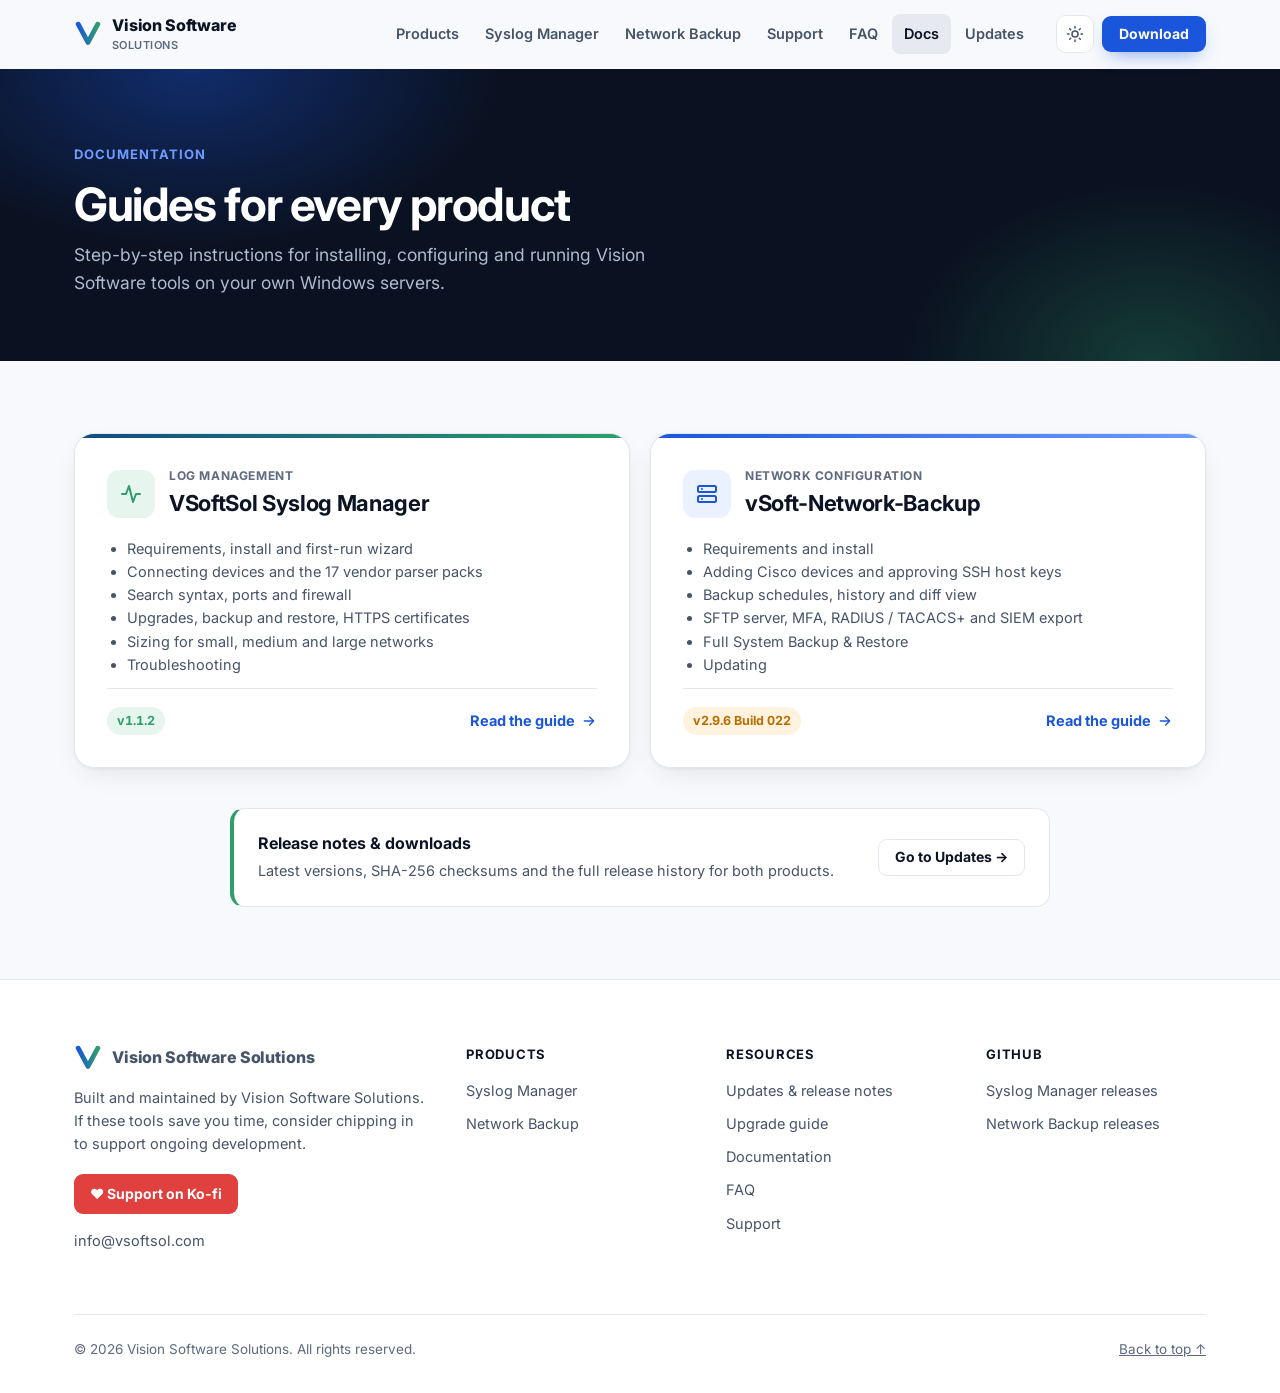
==== docs/index.html @ 8afa9c2f "Syslog Manager v1.1.2: separate Update and New-installation downloads; correct unsigned-installer an" ====
<!doctype html>
<html lang="en">
<head>
<meta charset="utf-8">
<meta name="viewport" content="width=device-width, initial-scale=1">
<title>Documentation — Vision Software Solutions</title>
<meta name="description" content="Install, configuration and troubleshooting guides for VSoftSol Syslog Manager and vSoft-Network-Backup.">
<meta name="theme-color" content="#0a1120">
<link rel="canonical" href="https://www.vsoftsol.com/docs/">
<meta property="og:type" content="website">
<meta property="og:site_name" content="Vision Software Solutions">
<meta property="og:title" content="Documentation — Vision Software Solutions">
<meta property="og:description" content="Install, configuration and troubleshooting guides for VSoftSol Syslog Manager and vSoft-Network-Backup.">
<meta property="og:url" content="https://www.vsoftsol.com/docs/">
<meta property="og:image" content="https://www.vsoftsol.com/og-image.png">
<meta name="twitter:card" content="summary_large_image">
<link rel="icon" href="/favicon.svg" type="image/svg+xml">
<link rel="preconnect" href="https://fonts.googleapis.com">
<link rel="preconnect" href="https://fonts.gstatic.com" crossorigin>
<link href="https://fonts.googleapis.com/css2?family=Inter:wght@400;500;600;700;800&family=JetBrains+Mono:wght@400;700&display=swap" rel="stylesheet">
<link rel="stylesheet" href="/styles.css">
<script src="/theme.js"></script>
</head>
<body>
<a class="skip" href="#main">Skip to content</a>

<header class="site-nav">
  <div class="wrap">
    <a class="brand" href="/" aria-label="Vision Software Solutions home">
      <svg viewBox="0 0 40 40" aria-hidden="true"><defs><linearGradient id="g1" x1="0" y1="0" x2="1" y2="0"><stop offset="0" stop-color="#1a56db"/><stop offset="1" stop-color="#2e9e6b"/></linearGradient></defs><path d="M6 6 L20 32 L34 6" fill="none" stroke="url(#g1)" stroke-width="7" stroke-linecap="round" stroke-linejoin="round"/></svg>
      <span>Vision Software<small>Solutions</small></span>
    </a>
    <nav class="links" id="site-links" aria-label="Main">
      <a href="/#products">Products</a>
      <a href="/#syslog-manager">Syslog Manager</a>
      <a href="/#network-backup">Network Backup</a>
      <a href="/support.html">Support</a>
      <a href="/#faq">FAQ</a>
      <a href="/docs/" aria-current="page">Docs</a>
      <a href="/updates.html">Updates</a>
    </nav>
    <div class="nav-actions">
      <button class="icon-btn theme-toggle" type="button" aria-label="Toggle dark mode">
        <svg class="i sun" viewBox="0 0 24 24"><circle cx="12" cy="12" r="4"/><path d="M12 2v2M12 20v2M4.9 4.9l1.4 1.4M17.7 17.7l1.4 1.4M2 12h2M20 12h2M4.9 19.1l1.4-1.4M17.7 6.3l1.4-1.4"/></svg>
        <svg class="i moon" viewBox="0 0 24 24"><path d="M21 12.8A9 9 0 1 1 11.2 3a7 7 0 0 0 9.8 9.8z"/></svg>
      </button>
      <a class="btn btn-blue btn-sm" href="/#products">Download</a>
      <button class="icon-btn menu-toggle" type="button" aria-label="Open menu" aria-expanded="false" aria-controls="site-links">
        <svg class="i" viewBox="0 0 24 24"><path d="M4 7h16M4 12h16M4 17h16"/></svg>
      </button>
    </div>
  </div>
</header>

<main id="main">
  <section class="page-hero">
    <div class="wrap">
      <span class="eyebrow">Documentation</span>
      <h1>Guides for every product</h1>
      <p>Step-by-step instructions for installing, configuring and running Vision Software tools on your own Windows servers.</p>
    </div>
  </section>

  <section class="section tight">
    <div class="wrap">
      <div class="doc-cards">
        <a class="pick-card pb-syslog" href="/docs/syslog-manager.html">
          <div class="pick-head">
            <div class="pick-icon"><svg class="i" viewBox="0 0 24 24"><path d="M3 12h4l3-8 4 16 3-8h4"/></svg></div>
            <div>
              <div class="pick-badge">Log management</div>
              <h3>VSoftSol Syslog Manager</h3>
            </div>
          </div>
          <ul>
            <li>Requirements, install and first-run wizard</li>
            <li>Connecting devices and the 17 vendor parser packs</li>
            <li>Search syntax, ports and firewall</li>
            <li>Upgrades, backup and restore, HTTPS certificates</li>
            <li>Sizing for small, medium and large networks</li>
            <li>Troubleshooting</li>
          </ul>
          <div class="pick-foot">
            <span class="chip"><span data-rel="syslog.version">v1.1.2</span></span>
            <span class="go">Read the guide <svg class="i" viewBox="0 0 24 24"><path d="M5 12h14m-6-6 6 6-6 6"/></svg></span>
          </div>
        </a>

        <a class="pick-card pb-blue" href="/docs/network-backup.html">
          <div class="pick-head">
            <div class="pick-icon"><svg class="i" viewBox="0 0 24 24"><rect x="3" y="4" width="18" height="6" rx="1.5"/><rect x="3" y="14" width="18" height="6" rx="1.5"/><path d="M7 7h.01M7 17h.01"/></svg></div>
            <div>
              <div class="pick-badge">Network configuration</div>
              <h3>vSoft-Network-Backup</h3>
            </div>
          </div>
          <ul>
            <li>Requirements and install</li>
            <li>Adding Cisco devices and approving SSH host keys</li>
            <li>Backup schedules, history and diff view</li>
            <li>SFTP server, MFA, RADIUS / TACACS+ and SIEM export</li>
            <li>Full System Backup &amp; Restore</li>
            <li>Updating</li>
          </ul>
          <div class="pick-foot">
            <span class="chip beta"><span data-rel="backup.version">v2.9.6 Build 022</span></span>
            <span class="go">Read the guide <svg class="i" viewBox="0 0 24 24"><path d="M5 12h14m-6-6 6 6-6 6"/></svg></span>
          </div>
        </a>
      </div>

      <div class="whatsnew" style="margin-top:40px;">
        <div><strong>Release notes &amp; downloads</strong><span>Latest versions, SHA-256 checksums and the full release history for both products.</span></div>
        <a class="btn btn-ghost btn-sm" href="/updates.html">Go to Updates →</a>
      </div>
    </div>
  </section>
</main>

<footer class="site-footer">
  <div class="wrap">
    <div class="footer-grid">
      <div>
        <a class="brand" href="/">
          <svg viewBox="0 0 40 40" aria-hidden="true"><path d="M6 6 L20 32 L34 6" fill="none" stroke="url(#g1)" stroke-width="7" stroke-linecap="round" stroke-linejoin="round"/></svg>
          <span>Vision Software Solutions</span>
        </a>
        <p class="support">Built and maintained by Vision Software Solutions. If these tools save you time, consider chipping in to support ongoing development.</p>
        <a class="kofi" href="https://ko-fi.com/vsoft" target="_blank" rel="noopener">♥ Support on Ko-fi</a>
        <p class="footer-email"><a href="mailto:info@vsoftsol.com">info@vsoftsol.com</a></p>
      </div>
      <div>
        <h4>Products</h4>
        <ul>
          <li><a href="/#syslog-manager">Syslog Manager</a></li>
          <li><a href="/#network-backup">Network Backup</a></li>
        </ul>
      </div>
      <div>
        <h4>Resources</h4>
        <ul>
          <li><a href="/updates.html">Updates &amp; release notes</a></li>
          <li><a href="/updates.html#how-to-update">Upgrade guide</a></li>
          <li><a href="/docs/">Documentation</a></li>
          <li><a href="/#faq">FAQ</a></li>
          <li><a href="/support.html">Support</a></li>
        </ul>
      </div>
      <div>
        <h4>GitHub</h4>
        <ul>
          <li><a href="https://github.com/saqibtechnn/vsoftsol-syslog-manager/releases" target="_blank" rel="noopener">Syslog Manager releases</a></li>
          <li><a href="https://github.com/saqibtechnn/vSoft-Baclup-Updates/releases" target="_blank" rel="noopener">Network Backup releases</a></li>
        </ul>
      </div>
    </div>
    <div class="footer-bottom">
      <span>© <span class="year">2026</span> Vision Software Solutions. All rights reserved.</span>
      <a href="#main">Back to top ↑</a>
    </div>
  </div>
</footer>

<script src="/app.js" defer></script>
</body>
</html>
---- styles.css ----
/* =========================================================
   Vision Software Solutions — site styles
   ========================================================= */
:root {
  --bg: #f7f9fc;
  --bg-2: #ffffff;
  --card: #ffffff;
  --border: #e3e8f0;
  --border-2: #cfd8e5;
  --text: #0b1324;
  --text-2: #46546a;
  --text-3: #5d6a80;
  --blue: #1a56db;
  --blue-dark: #1743ad;
  --blue-soft: #eaf1ff;
  --syslog: #0f4c81;
  --syslog-dark: #0c3d68;
  --green: #2e9e6b;
  --green-soft: #e6f5ee;
  --amber: #b86e00;
  --amber-soft: #fff3df;
  --code-bg: #eef2f7;
  --radius: 16px;
  --radius-sm: 10px;
  --shadow-sm: 0 1px 2px rgba(11,19,36,.05);
  --shadow: 0 1px 3px rgba(11,19,36,.05), 0 10px 30px -10px rgba(11,19,36,.12);
  --shadow-lg: 0 30px 60px -20px rgba(11,19,36,.28);
  --nav-bg: rgba(247,249,252,.82);
  --hero-bg: #0a1120;
  --font: "Inter", -apple-system, BlinkMacSystemFont, "Segoe UI", Roboto, Helvetica, Arial, sans-serif;
  --mono: "JetBrains Mono", ui-monospace, SFMono-Regular, Menlo, Consolas, monospace;
  color-scheme: light;
}
:root[data-theme="dark"] {
  --bg: #0a1120;
  --bg-2: #0e1729;
  --card: #111c31;
  --border: #1f2c44;
  --border-2: #2c3b57;
  --text: #e8eef8;
  --text-2: #a8b5ca;
  --text-3: #7d8ba3;
  --blue: #4a7dff;
  --blue-dark: #3a6af0;
  --blue-soft: #16244a;
  --syslog: #2f7fc4;
  --syslog-dark: #2569a6;
  --green: #3fbf86;
  --green-soft: #12301f;
  --amber: #f0a73a;
  --amber-soft: #33240c;
  --code-bg: #182640;
  --shadow: 0 1px 3px rgba(0,0,0,.3), 0 10px 30px -10px rgba(0,0,0,.5);
  --nav-bg: rgba(10,17,32,.8);
  color-scheme: dark;
}

* { box-sizing: border-box; }
html { scroll-behavior: smooth; scroll-padding-top: 84px; }
body {
  margin: 0;
  background: var(--bg);
  color: var(--text);
  font-family: var(--font);
  font-size: 16px;
  line-height: 1.6;
  -webkit-font-smoothing: antialiased;
  transition: background-color .25s, color .25s;
}
a { color: inherit; }
img, svg { max-width: 100%; }
code { font-family: var(--mono); font-size: .86em; background: var(--code-bg); padding: 2px 6px; border-radius: 6px; word-break: break-all; }
.wrap { max-width: 1180px; margin: 0 auto; padding: 0 24px; }
@media (max-width: 520px) { .wrap { padding: 0 16px; } }
.i { fill: none; stroke: currentColor; stroke-width: 2; stroke-linecap: round; stroke-linejoin: round; }
.sr-only { position: absolute; width: 1px; height: 1px; overflow: hidden; clip: rect(0 0 0 0); white-space: nowrap; }
.skip { position: absolute; left: -999px; top: 8px; background: var(--blue); color: #fff; padding: 8px 14px; border-radius: 8px; z-index: 100; }
.skip:focus { left: 8px; }
:focus-visible { outline: 2px solid var(--blue); outline-offset: 2px; border-radius: 6px; }

/* ---------- Nav ---------- */
header.site-nav {
  position: sticky; top: 0; z-index: 50;
  background: var(--nav-bg);
  backdrop-filter: saturate(160%) blur(12px);
  -webkit-backdrop-filter: saturate(160%) blur(12px);
  border-bottom: 1px solid transparent;
  transition: border-color .2s, box-shadow .2s;
}
header.site-nav.scrolled { border-bottom-color: var(--border); box-shadow: var(--shadow-sm); }
.site-nav .wrap { display: flex; align-items: center; gap: 20px; min-height: 68px; }
.brand { display: flex; align-items: center; gap: 10px; text-decoration: none; font-weight: 800; color: var(--text); white-space: nowrap; letter-spacing: -.01em; }
.brand svg { height: 28px; width: 28px; flex: none; }
.brand span { font-size: 16px; }
.brand small { display: block; font-size: 11px; font-weight: 600; color: var(--text-3); letter-spacing: .04em; text-transform: uppercase; margin-top: -2px; }
nav.links { display: flex; align-items: center; gap: 2px; margin-left: auto; }
nav.links a {
  text-decoration: none; color: var(--text-2); font-weight: 600; font-size: 14.5px;
  padding: 8px 12px; border-radius: 8px; transition: color .15s, background .15s;
}
nav.links a:hover { color: var(--text); background: rgba(127,140,160,.1); }
nav.links a[aria-current="page"], nav.links a.active { color: var(--text); background: rgba(127,140,160,.14); }
.nav-actions { display: flex; align-items: center; gap: 8px; }
.icon-btn {
  display: inline-flex; align-items: center; justify-content: center;
  width: 38px; height: 38px; border-radius: 10px; border: 1px solid var(--border);
  background: var(--card); color: var(--text-2); cursor: pointer; transition: color .15s, border-color .15s;
}
.icon-btn:hover { color: var(--text); border-color: var(--border-2); }
.icon-btn svg { width: 18px; height: 18px; }
.theme-toggle .moon { display: none; }
:root[data-theme="dark"] .theme-toggle .moon { display: block; }
:root[data-theme="dark"] .theme-toggle .sun { display: none; }
.menu-toggle { display: none; }
@media (max-width: 900px) {
  .menu-toggle { display: inline-flex; }
  .nav-actions .btn { display: none; }
  nav.links {
    position: absolute; top: 68px; left: 0; right: 0;
    flex-direction: column; align-items: stretch; gap: 2px;
    background: var(--bg-2); border-bottom: 1px solid var(--border);
    padding: 10px 16px 18px; box-shadow: var(--shadow);
    display: none;
  }
  nav.links.open { display: flex; }
  nav.links a { padding: 12px 14px; font-size: 15.5px; }
  .nav-actions { margin-left: auto; }
}

/* ---------- Buttons ---------- */
.btn {
  display: inline-flex; align-items: center; justify-content: center; gap: 8px;
  border-radius: 11px; font-weight: 700; text-decoration: none; cursor: pointer;
  padding: 13px 22px; font-size: 15px; border: 1px solid transparent; line-height: 1.2;
  transition: transform .15s, background .15s, box-shadow .15s, border-color .15s;
  font-family: inherit;
}
.btn:hover { transform: translateY(-1px); }
.btn svg { width: 18px; height: 18px; flex: none; }
.btn-sm { padding: 9px 16px; font-size: 14px; border-radius: 9px; }
.btn-blue { background: var(--blue); color: #fff; box-shadow: 0 8px 20px -8px rgba(26,86,219,.6); }
.btn-blue:hover { background: var(--blue-dark); }
.btn-syslog { background: var(--syslog); color: #fff; box-shadow: 0 8px 20px -8px rgba(15,76,129,.6); }
.btn-syslog:hover { background: var(--syslog-dark); }
.btn-ghost { background: var(--card); color: var(--text); border-color: var(--border); }
.btn-ghost:hover { border-color: var(--border-2); }
.btn-light { background: #fff; color: #0b1324; }
.btn-outline-light { background: rgba(255,255,255,.06); color: #fff; border-color: rgba(255,255,255,.2); }
.btn-outline-light:hover { background: rgba(255,255,255,.12); }

/* ---------- Hero ---------- */
.hero {
  position: relative; overflow: hidden;
  background: var(--hero-bg); color: #e8eef8;
  padding: 96px 0 104px;
  isolation: isolate;
}
.hero::before {
  content: ""; position: absolute; inset: 0; z-index: -2;
  background:
    radial-gradient(600px 400px at 12% 10%, rgba(26,86,219,.35), transparent 60%),
    radial-gradient(520px 380px at 88% 80%, rgba(46,158,107,.25), transparent 60%);
}
.hero::after {
  content: ""; position: absolute; inset: 0; z-index: -1;
  background-image:
    linear-gradient(rgba(255,255,255,.045) 1px, transparent 1px),
    linear-gradient(90deg, rgba(255,255,255,.045) 1px, transparent 1px);
  background-size: 48px 48px;
  mask-image: radial-gradient(ellipse at center, #000 30%, transparent 75%);
  -webkit-mask-image: radial-gradient(ellipse at center, #000 30%, transparent 75%);
}
.hero-grid { display: grid; grid-template-columns: 1.05fr 1fr; gap: 56px; align-items: center; }
@media (max-width: 980px) { .hero-grid { grid-template-columns: 1fr; gap: 48px; } .hero { padding: 64px 0 72px; } }
.announce {
  display: inline-flex; align-items: center; gap: 10px;
  padding: 6px 14px 6px 6px; border-radius: 999px;
  background: rgba(255,255,255,.06); border: 1px solid rgba(255,255,255,.14);
  color: #cdd8ea; font-size: 13.5px; font-weight: 600; text-decoration: none;
  margin-bottom: 24px; transition: background .15s;
}
.announce:hover { background: rgba(255,255,255,.1); }
.announce .pill { background: var(--green); color: #fff; font-size: 11.5px; font-weight: 800; letter-spacing: .04em; text-transform: uppercase; padding: 3px 9px; border-radius: 999px; }
.hero h1 {
  font-size: clamp(34px, 5vw, 56px); line-height: 1.06; letter-spacing: -.03em;
  margin: 0 0 20px; font-weight: 800; color: #fff;
}
.grad-text { background: linear-gradient(90deg, #6f9bff, #4fd3a0); -webkit-background-clip: text; background-clip: text; color: transparent; }
.hero .lead { font-size: 18.5px; color: #aebbd0; max-width: 560px; margin: 0 0 32px; }
.hero .cta-row { justify-content: flex-start; }
.trust { display: flex; flex-wrap: wrap; gap: 10px 22px; margin-top: 36px; padding: 0; list-style: none; color: #9fb0c9; font-size: 14px; font-weight: 500; }
.trust li { display: flex; align-items: center; gap: 8px; }
.trust svg { width: 16px; height: 16px; color: #4fd3a0; flex: none; }

/* Live console mock */
.console {
  background: rgba(8,14,27,.85); border: 1px solid rgba(255,255,255,.1);
  border-radius: 16px; box-shadow: 0 40px 80px -30px rgba(0,0,0,.7), 0 0 0 1px rgba(255,255,255,.02) inset;
  overflow: hidden; font-family: var(--mono); font-size: 12.5px;
  backdrop-filter: blur(6px);
}
.console-bar { display: flex; align-items: center; gap: 8px; padding: 12px 16px; border-bottom: 1px solid rgba(255,255,255,.08); background: rgba(255,255,255,.03); }
.console-bar i { width: 11px; height: 11px; border-radius: 50%; background: #334155; display: block; }
.console-bar i:nth-child(1) { background: #ef5f57; } .console-bar i:nth-child(2) { background: #f4bd4f; } .console-bar i:nth-child(3) { background: #5ecb62; }
.console-bar .title { margin-left: 10px; color: #8a9ab3; font-family: var(--font); font-size: 12.5px; font-weight: 600; }
.console-bar .live { margin-left: auto; display: flex; align-items: center; gap: 6px; color: #4fd3a0; font-family: var(--font); font-size: 12px; font-weight: 700; }
.console-bar .live::before { content: ""; width: 7px; height: 7px; border-radius: 50%; background: #4fd3a0; animation: pulse 1.6s infinite; }
@keyframes pulse { 0%{box-shadow:0 0 0 0 rgba(79,211,160,.6)} 70%{box-shadow:0 0 0 8px rgba(79,211,160,0)} 100%{box-shadow:0 0 0 0 rgba(79,211,160,0)} }
.console-stats { display: grid; grid-template-columns: repeat(3,1fr); border-bottom: 1px solid rgba(255,255,255,.08); }
.console-stats div { padding: 12px 16px; border-right: 1px solid rgba(255,255,255,.06); }
.console-stats div:last-child { border-right: 0; }
.console-stats b { display: block; color: #fff; font-size: 17px; font-family: var(--font); font-weight: 800; font-variant-numeric: tabular-nums; }
.console-stats span { color: #7d8ba3; font-family: var(--font); font-size: 11.5px; font-weight: 600; text-transform: uppercase; letter-spacing: .05em; }
.log { height: 272px; overflow: hidden; padding: 10px 0; position: relative; }
.log::after { content: ""; position: absolute; left: 0; right: 0; bottom: 0; height: 48px; background: linear-gradient(transparent, rgba(8,14,27,.95)); pointer-events: none; }
.log-line { display: grid; grid-template-columns: 64px 54px 108px 1fr; gap: 10px; padding: 3px 16px; color: #c3cee0; white-space: nowrap; animation: slideIn .35s ease-out; }
.log-line > span { overflow: hidden; text-overflow: ellipsis; }
.log-line .t { color: #62718a; }
.log-line .h { color: #8fb3ff; }
.sev { font-weight: 700; }
.sev-err { color: #ff7a7a; } .sev-warn { color: #f4bd4f; } .sev-info { color: #4fd3a0; } .sev-note { color: #8fb3ff; }
@keyframes slideIn { from { opacity: 0; transform: translateY(-6px); background: rgba(79,211,160,.08); } to { opacity: 1; transform: none; background: transparent; } }
@media (max-width: 560px) { .log-line { grid-template-columns: 50px 46px 1fr; } .log-line .h { display: none; } .console { font-size: 11.5px; } }

/* ---------- Sections ---------- */
.section { padding: 104px 0; }
.section.tight { padding: 72px 0; }
.section.alt { background: var(--bg-2); border-top: 1px solid var(--border); border-bottom: 1px solid var(--border); }
@media (max-width: 620px) { .section { padding: 64px 0; } .section.tight { padding: 48px 0; } }
.eyebrow { display: inline-block; font-weight: 700; font-size: 13px; letter-spacing: .08em; text-transform: uppercase; color: var(--blue); margin-bottom: 14px; }
.eyebrow.syslog { color: var(--syslog); }
:root[data-theme="dark"] .eyebrow.syslog { color: #6fb2ef; }
.section-head { text-align: center; max-width: 740px; margin: 0 auto 56px; }
.section-head h2 { font-size: clamp(28px, 3.6vw, 40px); line-height: 1.15; letter-spacing: -.025em; margin: 0 0 16px; font-weight: 800; }
.section-head p { color: var(--text-2); font-size: 17.5px; margin: 0; }
.section-title { text-align: center; font-size: 24px; font-weight: 800; margin: 72px 0 28px; letter-spacing: -.015em; }

/* Stats band */
.stats { display: grid; grid-template-columns: repeat(4, 1fr); gap: 1px; background: var(--border); border: 1px solid var(--border); border-radius: var(--radius); overflow: hidden; }
.stats > div { background: var(--card); padding: 28px 24px; text-align: center; }
.stats b { display: block; font-size: 36px; font-weight: 800; letter-spacing: -.03em; line-height: 1.1; font-variant-numeric: tabular-nums; }
.stats span { color: var(--text-3); font-size: 14px; font-weight: 500; }
@media (max-width: 760px) { .stats { grid-template-columns: repeat(2, 1fr); } }

/* Product overview cards */
.product-picker { display: grid; grid-template-columns: 1fr 1fr; gap: 24px; }
@media (max-width: 820px) { .product-picker { grid-template-columns: 1fr; } }
.pick-card {
  position: relative; overflow: hidden;
  background: var(--card); border: 1px solid var(--border); border-radius: 20px;
  padding: 32px; box-shadow: var(--shadow); text-decoration: none; color: var(--text);
  display: flex; flex-direction: column; gap: 12px;
  transition: transform .2s, border-color .2s, box-shadow .2s;
}
.pick-card::before { content: ""; position: absolute; left: 0; right: 0; top: 0; height: 4px; background: var(--accent, var(--blue)); }
.pick-card:hover { transform: translateY(-4px); border-color: var(--border-2); box-shadow: var(--shadow-lg); }
.pb-blue { --accent: linear-gradient(90deg, #1a56db, #6f9bff); }
.pb-syslog { --accent: linear-gradient(90deg, #0f4c81, #2e9e6b); }
.pick-head { display: flex; align-items: center; gap: 14px; }
.pick-icon { width: 48px; height: 48px; border-radius: 12px; display: grid; place-items: center; flex: none; }
.pick-icon svg { width: 24px; height: 24px; }
.pb-blue .pick-icon { background: var(--blue-soft); color: var(--blue); }
.pb-syslog .pick-icon { background: var(--green-soft); color: var(--green); }
.pick-badge { font-size: 12px; font-weight: 700; letter-spacing: .05em; text-transform: uppercase; color: var(--text-3); }
.pick-card h3 { margin: 0; font-size: 22px; letter-spacing: -.015em; }
.pick-card p { margin: 0; color: var(--text-2); font-size: 15.5px; }
.pick-list { list-style: none; padding: 0; margin: 6px 0 0; display: grid; gap: 8px; }
.pick-list li { display: flex; gap: 10px; color: var(--text-2); font-size: 14.5px; }
.pick-list svg { width: 18px; height: 18px; color: var(--green); flex: none; margin-top: 2px; }
.pick-foot { display: flex; align-items: center; justify-content: space-between; gap: 12px; margin-top: auto; padding-top: 18px; border-top: 1px solid var(--border); flex-wrap: wrap; }
.pick-foot .go { font-weight: 700; font-size: 14.5px; color: var(--blue); display: inline-flex; align-items: center; gap: 6px; }
.pick-card:hover .go svg { transform: translateX(3px); }
.go svg { width: 16px; height: 16px; transition: transform .15s; }

/* Version chip */
.chip {
  display: inline-flex; align-items: center; gap: 6px; font-size: 12.5px; font-weight: 700;
  padding: 4px 10px; border-radius: 999px; background: var(--green-soft); color: var(--green);
  font-variant-numeric: tabular-nums;
}
.chip.beta { background: var(--amber-soft); color: var(--amber); }
.chip.muted { background: var(--code-bg); color: var(--text-2); }

/* Product detail sections */
.product-split { display: grid; grid-template-columns: 1fr 1.05fr; gap: 64px; align-items: center; }
.product-split.reverse > :first-child { order: 2; }
@media (max-width: 980px) { .product-split, .product-split.reverse { grid-template-columns: 1fr; gap: 40px; } .product-split.reverse > :first-child { order: 0; } }
.product-intro h2 { font-size: clamp(28px, 3.4vw, 40px); letter-spacing: -.025em; line-height: 1.12; margin: 0 0 16px; font-weight: 800; }
.product-intro .tagline { font-size: 17.5px; color: var(--text-2); margin: 0 0 24px; }
.product-intro .about-copy p { color: var(--text-2); margin: 0 0 14px; font-size: 15.5px; }
.cta-row { display: flex; align-items: center; justify-content: center; gap: 12px; flex-wrap: wrap; }
.product-intro .cta-row { justify-content: flex-start; margin-top: 28px; }
.version-line { color: var(--text-3); font-size: 13.5px; margin-top: 14px; display: flex; flex-wrap: wrap; gap: 6px 14px; align-items: center; }
.version-line .dot { width: 3px; height: 3px; border-radius: 50%; background: var(--text-3); }

/* App window mock (product visuals) */
.window { background: var(--card); border: 1px solid var(--border); border-radius: 16px; box-shadow: var(--shadow-lg); overflow: hidden; }
.window-bar { display: flex; align-items: center; gap: 7px; padding: 11px 14px; border-bottom: 1px solid var(--border); background: var(--bg); }
.window-bar i { width: 10px; height: 10px; border-radius: 50%; background: var(--border-2); }
.window-bar .url { margin-left: 12px; flex: 1; max-width: 320px; background: var(--card); border: 1px solid var(--border); border-radius: 7px; padding: 3px 10px; font-size: 12px; color: var(--text-3); font-family: var(--mono); white-space: nowrap; overflow: hidden; text-overflow: ellipsis; }
.window-body { padding: 18px; }
.dash { display: grid; grid-template-columns: repeat(3, 1fr); gap: 12px; }
.kpi { border: 1px solid var(--border); border-radius: 12px; padding: 12px 14px; }
.kpi span { font-size: 11.5px; color: var(--text-3); font-weight: 600; text-transform: uppercase; letter-spacing: .04em; }
.kpi b { display: block; font-size: 22px; font-weight: 800; letter-spacing: -.02em; font-variant-numeric: tabular-nums; }
.kpi em { font-style: normal; font-size: 12px; color: var(--green); font-weight: 700; }
@media (max-width: 520px) {
  .window-body { padding: 12px; }
  .dash { gap: 8px; }
  .kpi { padding: 10px; }
  .kpi span { font-size: 10px; letter-spacing: .02em; }
  .kpi b { font-size: 18px; }
  .kpi em { font-size: 11px; }
}
.chart { grid-column: 1 / -1; border: 1px solid var(--border); border-radius: 12px; padding: 14px; }
.chart-head { display: flex; justify-content: space-between; font-size: 12.5px; color: var(--text-3); font-weight: 600; margin-bottom: 10px; }
.bars { display: flex; align-items: flex-end; gap: 5px; height: 110px; }
.bars i { flex: 1; border-radius: 4px 4px 0 0; background: linear-gradient(180deg, var(--syslog), rgba(15,76,129,.35)); transition: height .6s cubic-bezier(.2,.8,.2,1); min-height: 4px; }
.bars i.hot { background: linear-gradient(180deg, #e0564f, rgba(224,86,79,.35)); }
.vendor-row { grid-column: 1 / -1; display: flex; flex-wrap: wrap; gap: 6px; }
.vendor-row span { font-size: 11.5px; font-weight: 600; padding: 4px 9px; border-radius: 999px; border: 1px solid var(--border); color: var(--text-2); }

.diff { font-family: var(--mono); font-size: 12.5px; border: 1px solid var(--border); border-radius: 12px; overflow: hidden; }
.diff-head { display: flex; justify-content: space-between; gap: 8px; padding: 10px 14px; background: var(--bg); border-bottom: 1px solid var(--border); font-family: var(--font); font-size: 12.5px; color: var(--text-3); font-weight: 600; flex-wrap: wrap; }
.diff-line { padding: 2px 14px; white-space: pre; overflow: hidden; text-overflow: ellipsis; color: var(--text-2); }
.diff-line.add { background: rgba(46,158,107,.12); color: var(--green); }
.diff-line.del { background: rgba(224,86,79,.1); color: #d0463f; }
:root[data-theme="dark"] .diff-line.del { color: #ff8a84; }
.device-list { margin-top: 12px; display: grid; gap: 8px; }
.device { display: flex; align-items: center; gap: 12px; border: 1px solid var(--border); border-radius: 10px; padding: 10px 14px; font-size: 13.5px; }
.device b { font-weight: 700; }
.device .meta { color: var(--text-3); font-size: 12.5px; margin-left: auto; white-space: nowrap; }
.status-dot { width: 8px; height: 8px; border-radius: 50%; background: var(--green); flex: none; box-shadow: 0 0 0 3px var(--green-soft); }
.status-dot.run { background: var(--blue); box-shadow: 0 0 0 3px var(--blue-soft); animation: blink 1.2s infinite; }
@keyframes blink { 50% { opacity: .35; } }

/* Value props */
.value-grid { display: grid; grid-template-columns: repeat(4, 1fr); gap: 18px; margin-top: 64px; }
@media (max-width: 900px) { .value-grid { grid-template-columns: repeat(2, 1fr); } }
@media (max-width: 520px) { .value-grid { grid-template-columns: 1fr; } }
.value { padding: 22px; border-radius: 14px; background: var(--card); border: 1px solid var(--border); }
.value .ico { width: 38px; height: 38px; border-radius: 10px; display: grid; place-items: center; background: var(--green-soft); color: var(--green); margin-bottom: 14px; }
.value .ico svg { width: 20px; height: 20px; }
.value strong { display: block; font-size: 16px; margin-bottom: 6px; }
.value span { color: var(--text-2); font-size: 14.5px; }

/* Steps */
.steps { display: grid; grid-template-columns: repeat(3, 1fr); gap: 20px; counter-reset: step; position: relative; }
@media (max-width: 820px) { .steps { grid-template-columns: 1fr; } }
.step { background: var(--card); border: 1px solid var(--border); border-radius: var(--radius); padding: 26px; counter-increment: step; position: relative; }
.step::before {
  content: counter(step, decimal-leading-zero); display: block; font-family: var(--mono);
  font-size: 13px; font-weight: 700; color: var(--syslog); margin-bottom: 14px; letter-spacing: .05em;
}
:root[data-theme="dark"] .step::before { color: #6fb2ef; }
.step h3 { margin: 0 0 8px; font-size: 17px; }
.step p { margin: 0; color: var(--text-2); font-size: 14.5px; }

/* Feature tabs + grid */
.tabs { display: flex; justify-content: center; flex-wrap: wrap; gap: 6px; margin: 0 auto 28px; padding: 5px; background: var(--code-bg); border-radius: 12px; width: fit-content; max-width: 100%; }
.tab { border: 0; background: transparent; font: inherit; font-size: 14px; font-weight: 600; color: var(--text-2); padding: 8px 16px; border-radius: 9px; cursor: pointer; transition: background .15s, color .15s; }
.tab:hover { color: var(--text); }
.tab[aria-pressed="true"] { background: var(--card); color: var(--text); box-shadow: var(--shadow-sm); }
.feature-grid { display: grid; grid-template-columns: repeat(3, 1fr); gap: 18px; }
@media (max-width: 900px) { .feature-grid { grid-template-columns: repeat(2, 1fr); } }
@media (max-width: 620px) { .feature-grid { grid-template-columns: 1fr; } }
.feature-card {
  background: var(--card); border: 1px solid var(--border); border-radius: var(--radius);
  padding: 24px; transition: border-color .2s, transform .2s, box-shadow .2s, opacity .25s;
}
.feature-card:hover { border-color: var(--border-2); transform: translateY(-2px); box-shadow: var(--shadow); }
.feature-card[hidden] { display: none; }
.feature-card .ico { width: 36px; height: 36px; border-radius: 10px; display: grid; place-items: center; margin-bottom: 14px; background: var(--blue-soft); color: var(--blue); }
.feature-card .ico svg { width: 19px; height: 19px; }
.syslog-features .feature-card .ico { background: var(--green-soft); color: var(--green); }
.feature-card h3 { margin: 0 0 8px; font-size: 16.5px; letter-spacing: -.01em; }
.feature-card p { margin: 0; color: var(--text-2); font-size: 14.5px; }

.whatsnew {
  margin: 56px auto 0; max-width: 820px; background: var(--card); border: 1px solid var(--border); border-left: 4px solid var(--green);
  border-radius: 14px; padding: 22px 24px; display: flex; gap: 16px; align-items: center; justify-content: space-between; flex-wrap: wrap;
}
.whatsnew strong { display: block; font-size: 16px; margin-bottom: 2px; }
.whatsnew span { color: var(--text-2); font-size: 14.5px; }

/* Principles */
.principles { display: grid; grid-template-columns: repeat(3, 1fr); gap: 20px; }
@media (max-width: 900px) { .principles { grid-template-columns: 1fr; } }
.principle { padding: 28px; border-radius: var(--radius); border: 1px solid var(--border); background: var(--card); }
.principle .num { font-family: var(--mono); font-size: 13px; color: var(--text-3); font-weight: 700; }
.principle h3 { font-size: 19px; margin: 10px 0 8px; letter-spacing: -.01em; }
.principle p { margin: 0; color: var(--text-2); font-size: 15px; }

/* FAQ */
.faq { max-width: 820px; margin: 0 auto; display: grid; gap: 12px; }
.faq details { background: var(--card); border: 1px solid var(--border); border-radius: 14px; padding: 0 22px; transition: border-color .2s; }
.faq details[open] { border-color: var(--border-2); }
.faq summary { cursor: pointer; list-style: none; padding: 20px 0; font-weight: 700; font-size: 16px; display: flex; justify-content: space-between; gap: 16px; align-items: center; }
.faq summary::-webkit-details-marker { display: none; }
.faq summary::after { content: "+"; font-size: 22px; font-weight: 500; color: var(--text-3); transition: transform .2s; line-height: 1; }
.faq details[open] summary::after { transform: rotate(45deg); }
.faq details p { margin: 0 0 20px; color: var(--text-2); font-size: 15px; }

/* CTA band */
.cta-band {
  position: relative; overflow: hidden; border-radius: 24px; padding: 64px 40px; text-align: center;
  background: var(--hero-bg); color: #fff; isolation: isolate;
}
.cta-band::before { content: ""; position: absolute; inset: 0; z-index: -1; background: radial-gradient(500px 300px at 20% 0%, rgba(26,86,219,.45), transparent 60%), radial-gradient(500px 300px at 80% 100%, rgba(46,158,107,.35), transparent 60%); }
.cta-band h2 { font-size: clamp(26px, 3.4vw, 38px); margin: 0 0 12px; letter-spacing: -.025em; }
.cta-band p { color: #aebbd0; margin: 0 auto 28px; max-width: 560px; font-size: 17px; }
@media (max-width: 520px) { .cta-band { padding: 44px 20px; border-radius: 18px; } }

/* ---------- Updates page ---------- */
.page-hero { background: var(--hero-bg); color: #fff; padding: 72px 0 64px; position: relative; overflow: hidden; isolation: isolate; }
.page-hero::before { content: ""; position: absolute; inset: 0; z-index: -1; background: radial-gradient(520px 300px at 15% 0%, rgba(26,86,219,.4), transparent 60%), radial-gradient(420px 300px at 90% 100%, rgba(46,158,107,.3), transparent 60%); }
.page-hero .eyebrow { color: #6f9bff; }
.page-hero h1 { font-size: clamp(30px, 4.4vw, 46px); margin: 0 0 12px; letter-spacing: -.03em; line-height: 1.1; }
.page-hero p { color: #aebbd0; font-size: 17.5px; max-width: 640px; margin: 0; }

.filter-bar { display: flex; justify-content: space-between; align-items: center; gap: 16px; flex-wrap: wrap; margin: 40px 0 8px; }
.filter-bar .tabs { margin: 0; }
.api-status { font-size: 13px; color: var(--text-3); display: flex; align-items: center; gap: 8px; }
.api-status::before { content: ""; width: 8px; height: 8px; border-radius: 50%; background: var(--text-3); }
.api-status.ok::before { background: var(--green); }
.api-status.warn::before { background: var(--amber); }

.release-card {
  background: var(--card); border: 1px solid var(--border); border-radius: var(--radius);
  padding: 32px; box-shadow: var(--shadow); margin: 24px 0;
}
.release-card.latest { border-color: var(--green); box-shadow: 0 0 0 3px var(--green-soft), var(--shadow); }
@media (max-width: 560px) { .release-card { padding: 22px; } }
.release-top { display: flex; align-items: flex-start; justify-content: space-between; gap: 20px; flex-wrap: wrap; }
.release-top h2 { margin: 0 0 6px; font-size: 24px; letter-spacing: -.02em; display: flex; flex-wrap: wrap; align-items: center; gap: 10px; }
.release-meta { color: var(--text-3); font-size: 14px; }
.meta-table { width: 100%; border-collapse: collapse; margin: 22px 0 0; font-size: 14.5px; }
.meta-table th { text-align: left; width: 170px; color: var(--text-3); font-weight: 600; padding: 10px 12px 10px 0; vertical-align: top; border-top: 1px solid var(--border); }
.meta-table td { padding: 10px 0; color: var(--text-2); word-break: break-word; border-top: 1px solid var(--border); }
@media (max-width: 560px) { .meta-table th { display: block; width: auto; padding-bottom: 0; } .meta-table td { display: block; padding-top: 2px; border-top: 0; } }
.copy-btn { margin-left: 6px; border: 1px solid var(--border); background: var(--card); color: var(--text-2); font: inherit; font-size: 12px; font-weight: 600; padding: 2px 8px; border-radius: 6px; cursor: pointer; vertical-align: middle; }
.copy-btn:hover { color: var(--text); border-color: var(--border-2); }
.release-card h3 { margin: 28px 0 10px; font-size: 17px; }
.release-card ul, .release-card ol { margin: 0; padding-left: 22px; color: var(--text-2); font-size: 15px; }
.release-card li { margin-bottom: 8px; }
.release-card li strong { color: var(--text); }
.release-card .note { margin: 14px 0 0; color: var(--text-2); font-size: 15px; }

/* Timeline (release history) */
.timeline { position: relative; margin: 8px 0 24px; padding-left: 28px; }
.timeline::before { content: ""; position: absolute; left: 7px; top: 8px; bottom: 8px; width: 2px; background: var(--border); }
.tl-item { position: relative; margin-bottom: 16px; }
.tl-item::before { content: ""; position: absolute; left: -27px; top: 22px; width: 12px; height: 12px; border-radius: 50%; background: var(--card); border: 2px solid var(--border-2); }
.tl-item.first::before { border-color: var(--green); background: var(--green); }
.tl-item details { background: var(--card); border: 1px solid var(--border); border-radius: 14px; padding: 0 20px; }
.tl-item summary { cursor: pointer; list-style: none; padding: 16px 0; display: flex; align-items: center; gap: 12px; flex-wrap: wrap; }
.tl-item summary::-webkit-details-marker { display: none; }
.tl-item summary b { font-size: 16px; }
.tl-item summary .date { color: var(--text-3); font-size: 13.5px; }
.tl-item summary .expand { margin-left: auto; color: var(--text-3); font-size: 13px; font-weight: 600; }
.tl-item details[open] .expand { visibility: hidden; }
.md { color: var(--text-2); font-size: 14.5px; padding-bottom: 18px; overflow-x: auto; }
.md h2, .md h3, .md h4 { color: var(--text); font-size: 15.5px; margin: 16px 0 8px; }
.md p { margin: 0 0 10px; }
.md ul { padding-left: 20px; margin: 0 0 10px; }
.md li { margin-bottom: 6px; }
.md table { border-collapse: collapse; font-size: 13.5px; margin: 8px 0 12px; }
.md th, .md td { border: 1px solid var(--border); padding: 6px 10px; text-align: left; }
.md a { color: var(--blue); }
.assets { display: flex; flex-wrap: wrap; gap: 8px; margin: 4px 0 18px; }
.assets a { font-size: 13px; font-weight: 600; text-decoration: none; padding: 6px 12px; border-radius: 8px; border: 1px solid var(--border); color: var(--text); display: inline-flex; gap: 6px; align-items: center; }
.assets a:hover { border-color: var(--blue); color: var(--blue); }
.skeleton { height: 58px; border-radius: 14px; background: linear-gradient(90deg, var(--card) 0%, var(--code-bg) 50%, var(--card) 100%); background-size: 200% 100%; animation: shimmer 1.4s infinite; border: 1px solid var(--border); margin-bottom: 16px; }
@keyframes shimmer { to { background-position: -200% 0; } }
.product-block[hidden] { display: none; }

/* ---------- Footer ---------- */
footer.site-footer { border-top: 1px solid var(--border); padding: 64px 0 32px; color: var(--text-3); font-size: 14.5px; background: var(--bg-2); }
.footer-grid { display: grid; grid-template-columns: 1.6fr 1fr 1fr 1fr; gap: 40px; }
@media (max-width: 820px) { .footer-grid { grid-template-columns: 1fr 1fr; } .footer-grid > :first-child { grid-column: 1 / -1; } }
.footer-grid h4 { color: var(--text); font-size: 13px; text-transform: uppercase; letter-spacing: .06em; margin: 0 0 14px; }
.footer-grid ul { list-style: none; padding: 0; margin: 0; display: grid; gap: 10px; }
.footer-grid a { text-decoration: none; color: var(--text-2); }
.footer-grid a:hover { color: var(--text); }
.footer-grid .support { color: var(--text-2); margin: 14px 0 18px; max-width: 360px; }
a.kofi { display: inline-flex; align-items: center; gap: 8px; color: #fff; background: #e0413e; font-weight: 700; text-decoration: none; padding: 9px 16px; border-radius: 9px; font-size: 14px; }
a.kofi:hover { background: #c93532; }
.footer-bottom { margin-top: 48px; padding-top: 24px; border-top: 1px solid var(--border); display: flex; justify-content: space-between; gap: 12px; flex-wrap: wrap; font-size: 13.5px; }

/* ---------- Reveal on scroll ---------- */
.js .reveal { opacity: 0; transform: translateY(18px); transition: opacity .7s ease, transform .7s cubic-bezier(.2,.8,.2,1); }
.js .reveal.in { opacity: 1; transform: none; }
.js .reveal.d1 { transition-delay: .08s; } .js .reveal.d2 { transition-delay: .16s; } .js .reveal.d3 { transition-delay: .24s; }
@media (prefers-reduced-motion: reduce) {
  html { scroll-behavior: auto; }
  .js .reveal { opacity: 1; transform: none; transition: none; }
  .log-line, .console-bar .live::before, .status-dot.run, .skeleton { animation: none; }
  .btn:hover, .pick-card:hover, .feature-card:hover { transform: none; }
}

/* ---------- Docs ---------- */
.doc-layout { display: grid; grid-template-columns: 240px minmax(0, 1fr); gap: 56px; padding-top: 48px; padding-bottom: 96px; align-items: start; }
@media (max-width: 900px) { .doc-layout { grid-template-columns: minmax(0, 1fr); gap: 24px; padding-top: 32px; } }
.toc { position: sticky; top: 92px; font-size: 14px; }
.toc h4 { font-size: 12px; text-transform: uppercase; letter-spacing: .06em; color: var(--text-3); margin: 0 0 10px; }
.toc ol { list-style: none; padding: 0; margin: 0; display: grid; gap: 2px; border-left: 2px solid var(--border); }
.toc a { display: block; padding: 5px 0 5px 14px; margin-left: -2px; border-left: 2px solid transparent; color: var(--text-2); text-decoration: none; }
.toc a:hover { color: var(--text); }
.toc a.active { color: var(--blue); border-left-color: var(--blue); font-weight: 600; }
@media (max-width: 900px) {
  .toc { position: static; background: var(--card); border: 1px solid var(--border); border-radius: 14px; padding: 16px 18px; }
  .toc ol { grid-template-columns: 1fr 1fr; border-left: 0; gap: 2px 16px; }
  .toc a { padding: 4px 0; border-left: 0; margin: 0; }
}
.prose { font-size: 16px; color: var(--text-2); max-width: 780px; }
.prose > section { padding-top: 8px; margin-bottom: 40px; }
.prose h2 { font-size: 26px; letter-spacing: -.02em; color: var(--text); margin: 0 0 14px; padding-top: 8px; }
.prose h3 { font-size: 18px; color: var(--text); margin: 28px 0 10px; }
.prose p { margin: 0 0 14px; }
.prose ul, .prose ol { margin: 0 0 16px; padding-left: 22px; }
.prose li { margin-bottom: 8px; }
.prose strong { color: var(--text); }
.prose a { color: var(--blue); }
.prose table { width: 100%; border-collapse: collapse; font-size: 14.5px; margin: 8px 0 20px; display: block; overflow-x: auto; }
.prose th, .prose td { text-align: left; padding: 9px 12px; border-bottom: 1px solid var(--border); vertical-align: top; }
.prose th { color: var(--text); font-weight: 700; background: var(--bg); }
.prose pre { position: relative; background: #0b1324; color: #d7e0ee; border-radius: 12px; padding: 16px 76px 16px 18px; overflow-x: auto; font-family: var(--mono); font-size: 13px; line-height: 1.6; margin: 0 0 18px; border: 1px solid var(--border); }
.prose pre code { background: none; padding: 0; color: inherit; word-break: normal; font-size: inherit; }
.prose pre .copy-btn { position: absolute; top: 8px; right: 8px; background: rgba(255,255,255,.08); color: #c3cee0; border-color: rgba(255,255,255,.15); }
.callout { border: 1px solid var(--border); border-left: 4px solid var(--blue); background: var(--card); border-radius: 12px; padding: 14px 18px; margin: 0 0 18px; font-size: 15px; }
.callout.warn { border-left-color: var(--amber); }
.callout.ok { border-left-color: var(--green); }
.callout strong:first-child { display: block; margin-bottom: 2px; }
.doc-cards { display: grid; grid-template-columns: repeat(2, 1fr); gap: 20px; }
@media (max-width: 760px) { .doc-cards { grid-template-columns: 1fr; } }
.doc-cards .pick-card ul { margin: 4px 0 0; padding-left: 20px; color: var(--text-2); font-size: 14.5px; }
.steps-list { counter-reset: s; list-style: none; padding: 0 !important; }
.steps-list > li { counter-increment: s; position: relative; padding-left: 44px; margin-bottom: 18px; }
.steps-list > li::before { content: counter(s); position: absolute; left: 0; top: -1px; width: 28px; height: 28px; border-radius: 50%; background: var(--blue-soft); color: var(--blue); font-weight: 800; font-size: 14px; display: grid; place-items: center; }

/* 404 */
.notfound { text-align: center; padding: 120px 0; }
.notfound .code { font-family: var(--mono); font-size: 14px; color: var(--text-3); letter-spacing: .1em; }
.notfound h1 { font-size: clamp(30px, 5vw, 48px); letter-spacing: -.03em; margin: 12px 0; }
.notfound p { color: var(--text-2); margin: 0 0 28px; }
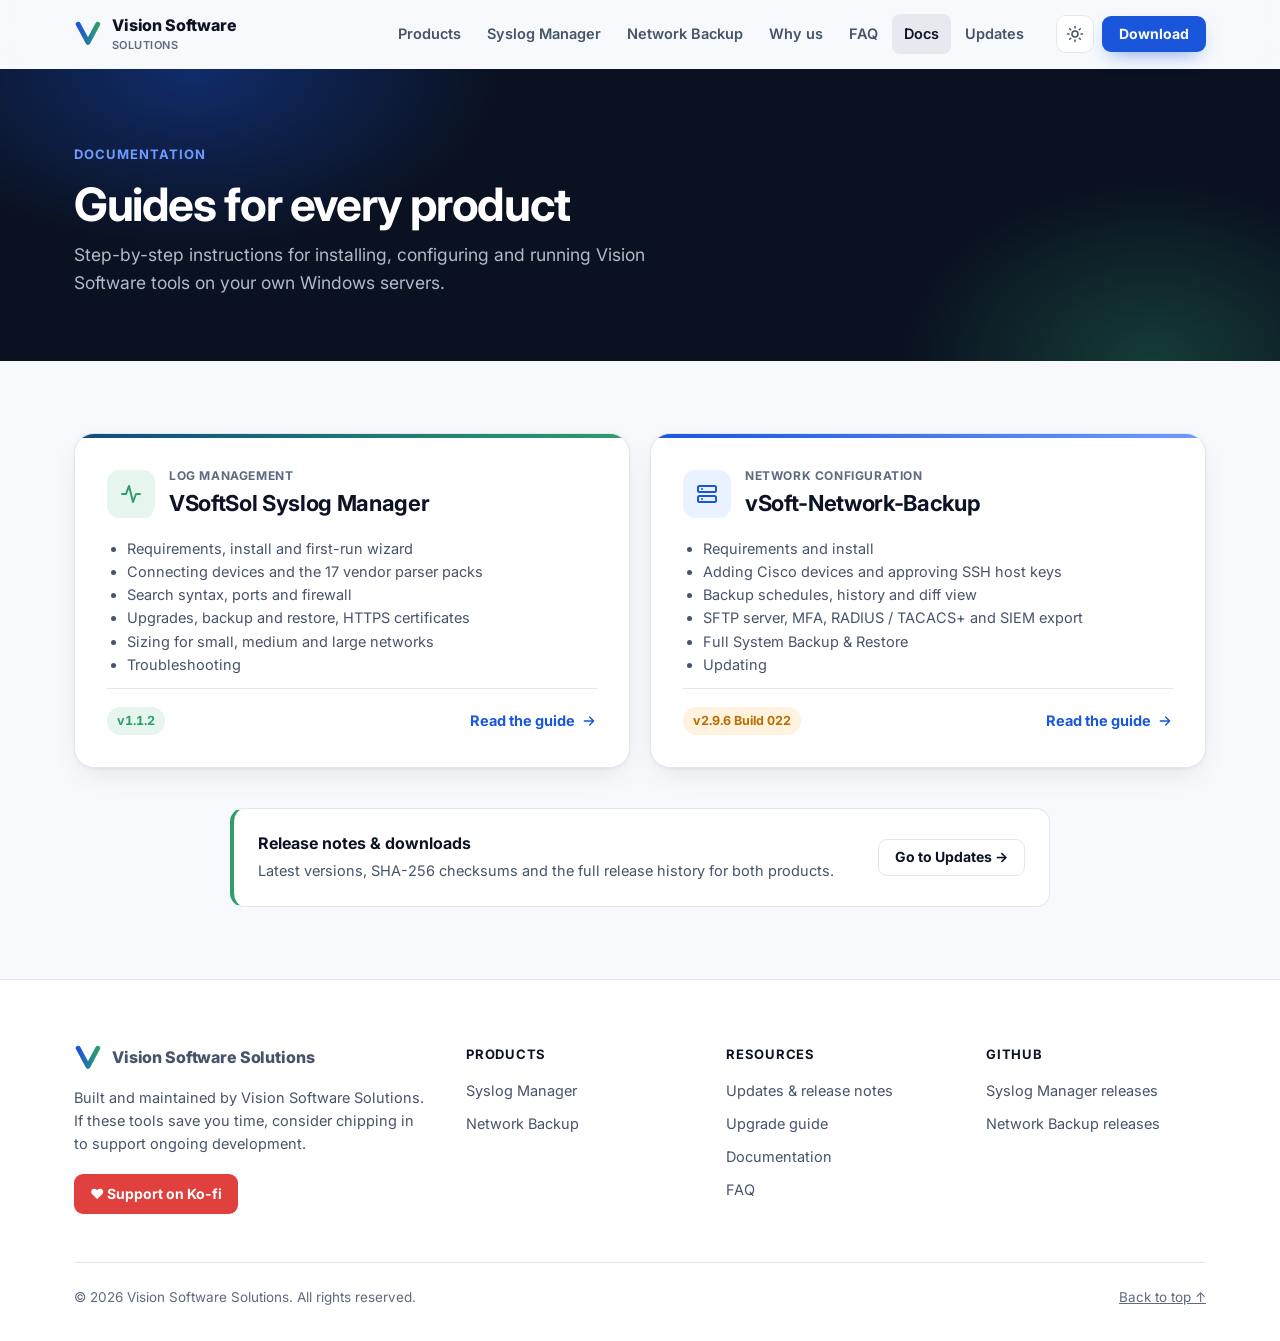
==== commit a91b1355: "Syslog Manager v1.1.2: separate Update and New-installation downloads; correct unsigned-installer an" ====
--- a/docs/index.html
+++ b/docs/index.html
@@ -34,7 +34,7 @@
       <a href="/#products">Products</a>
       <a href="/#syslog-manager">Syslog Manager</a>
       <a href="/#network-backup">Network Backup</a>
-      <a href="/support.html">Support</a>
+      <a href="/#why">Why us</a>
       <a href="/#faq">FAQ</a>
       <a href="/docs/" aria-current="page">Docs</a>
       <a href="/updates.html">Updates</a>
@@ -127,7 +127,6 @@
         </a>
         <p class="support">Built and maintained by Vision Software Solutions. If these tools save you time, consider chipping in to support ongoing development.</p>
         <a class="kofi" href="https://ko-fi.com/vsoft" target="_blank" rel="noopener">♥ Support on Ko-fi</a>
-        <p class="footer-email"><a href="mailto:info@vsoftsol.com">info@vsoftsol.com</a></p>
       </div>
       <div>
         <h4>Products</h4>
@@ -143,7 +142,6 @@
           <li><a href="/updates.html#how-to-update">Upgrade guide</a></li>
           <li><a href="/docs/">Documentation</a></li>
           <li><a href="/#faq">FAQ</a></li>
-          <li><a href="/support.html">Support</a></li>
         </ul>
       </div>
       <div>
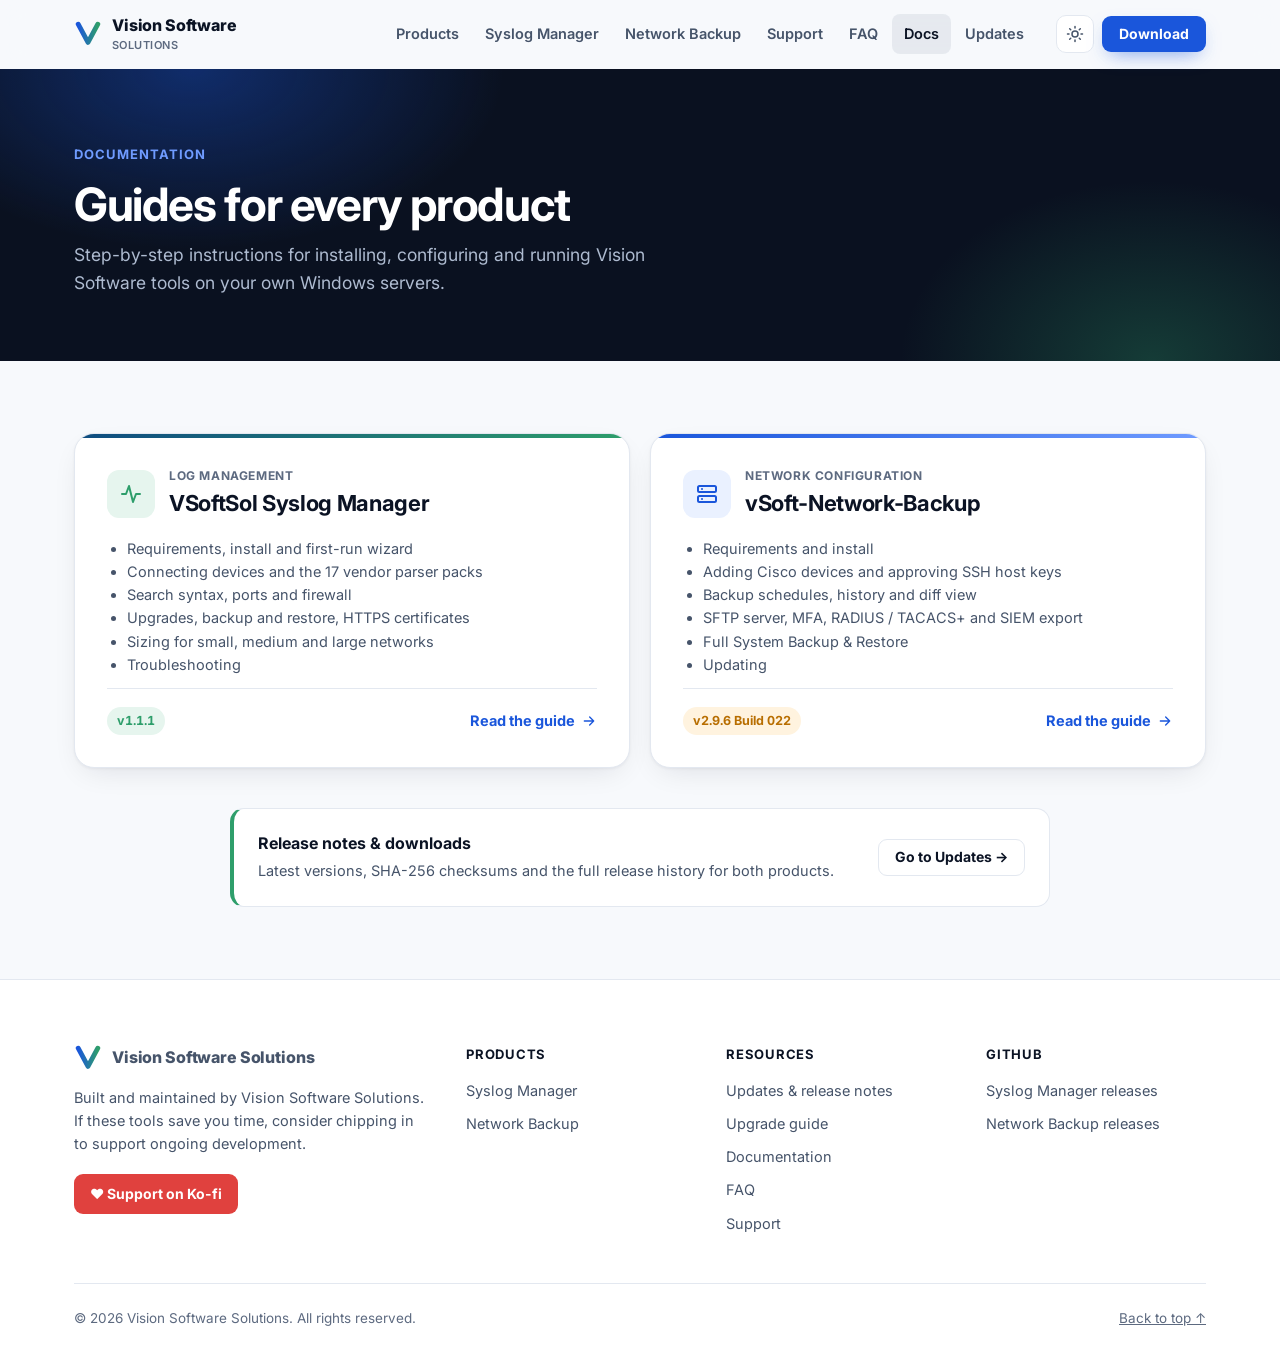
==== commit 97ade0ae: "Add Support page with pre-filled GitHub issue links - New /support.html: links to docs and release n" ====
--- a/docs/index.html
+++ b/docs/index.html
@@ -34,7 +34,7 @@
       <a href="/#products">Products</a>
       <a href="/#syslog-manager">Syslog Manager</a>
       <a href="/#network-backup">Network Backup</a>
-      <a href="/#why">Why us</a>
+      <a href="/support.html">Support</a>
       <a href="/#faq">FAQ</a>
       <a href="/docs/" aria-current="page">Docs</a>
       <a href="/updates.html">Updates</a>
@@ -81,7 +81,7 @@
             <li>Troubleshooting</li>
           </ul>
           <div class="pick-foot">
-            <span class="chip"><span data-rel="syslog.version">v1.1.2</span></span>
+            <span class="chip"><span data-rel="syslog.version">v1.1.1</span></span>
             <span class="go">Read the guide <svg class="i" viewBox="0 0 24 24"><path d="M5 12h14m-6-6 6 6-6 6"/></svg></span>
           </div>
         </a>
@@ -142,6 +142,7 @@
           <li><a href="/updates.html#how-to-update">Upgrade guide</a></li>
           <li><a href="/docs/">Documentation</a></li>
           <li><a href="/#faq">FAQ</a></li>
+          <li><a href="/support.html">Support</a></li>
         </ul>
       </div>
       <div>
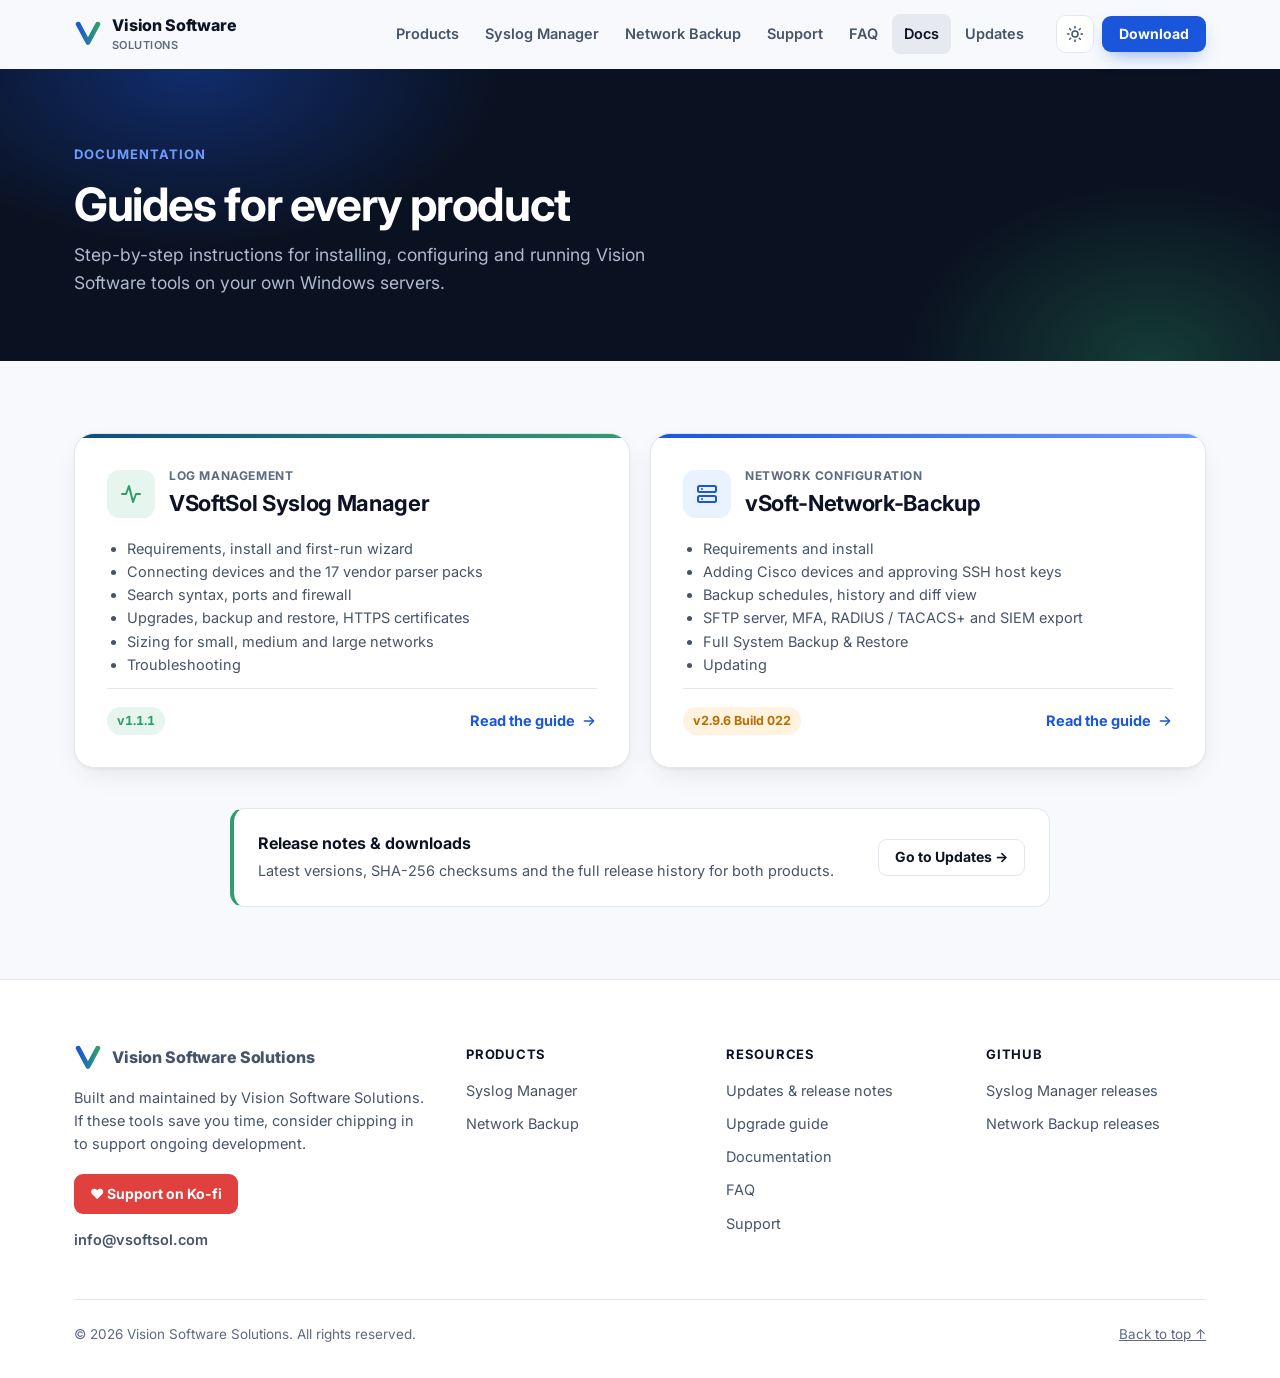
==== commit eeb33ab2: "Add info@vsoftsol.com as the public contact address - Footer of every page shows info@vsoftsol.com -" ====
--- a/docs/index.html
+++ b/docs/index.html
@@ -127,6 +127,7 @@
         </a>
         <p class="support">Built and maintained by Vision Software Solutions. If these tools save you time, consider chipping in to support ongoing development.</p>
         <a class="kofi" href="https://ko-fi.com/vsoft" target="_blank" rel="noopener">♥ Support on Ko-fi</a>
+        <p class="footer-email"><a href="mailto:info@vsoftsol.com">info@vsoftsol.com</a></p>
       </div>
       <div>
         <h4>Products</h4>
--- a/styles.css
+++ b/styles.css
@@ -543,3 +543,5 @@
 .notfound .code { font-family: var(--mono); font-size: 14px; color: var(--text-3); letter-spacing: .1em; }
 .notfound h1 { font-size: clamp(30px, 5vw, 48px); letter-spacing: -.03em; margin: 12px 0; }
 .notfound p { color: var(--text-2); margin: 0 0 28px; }
+.footer-email { margin: 14px 0 0; }
+.footer-email a { color: var(--text-2); font-weight: 600; }
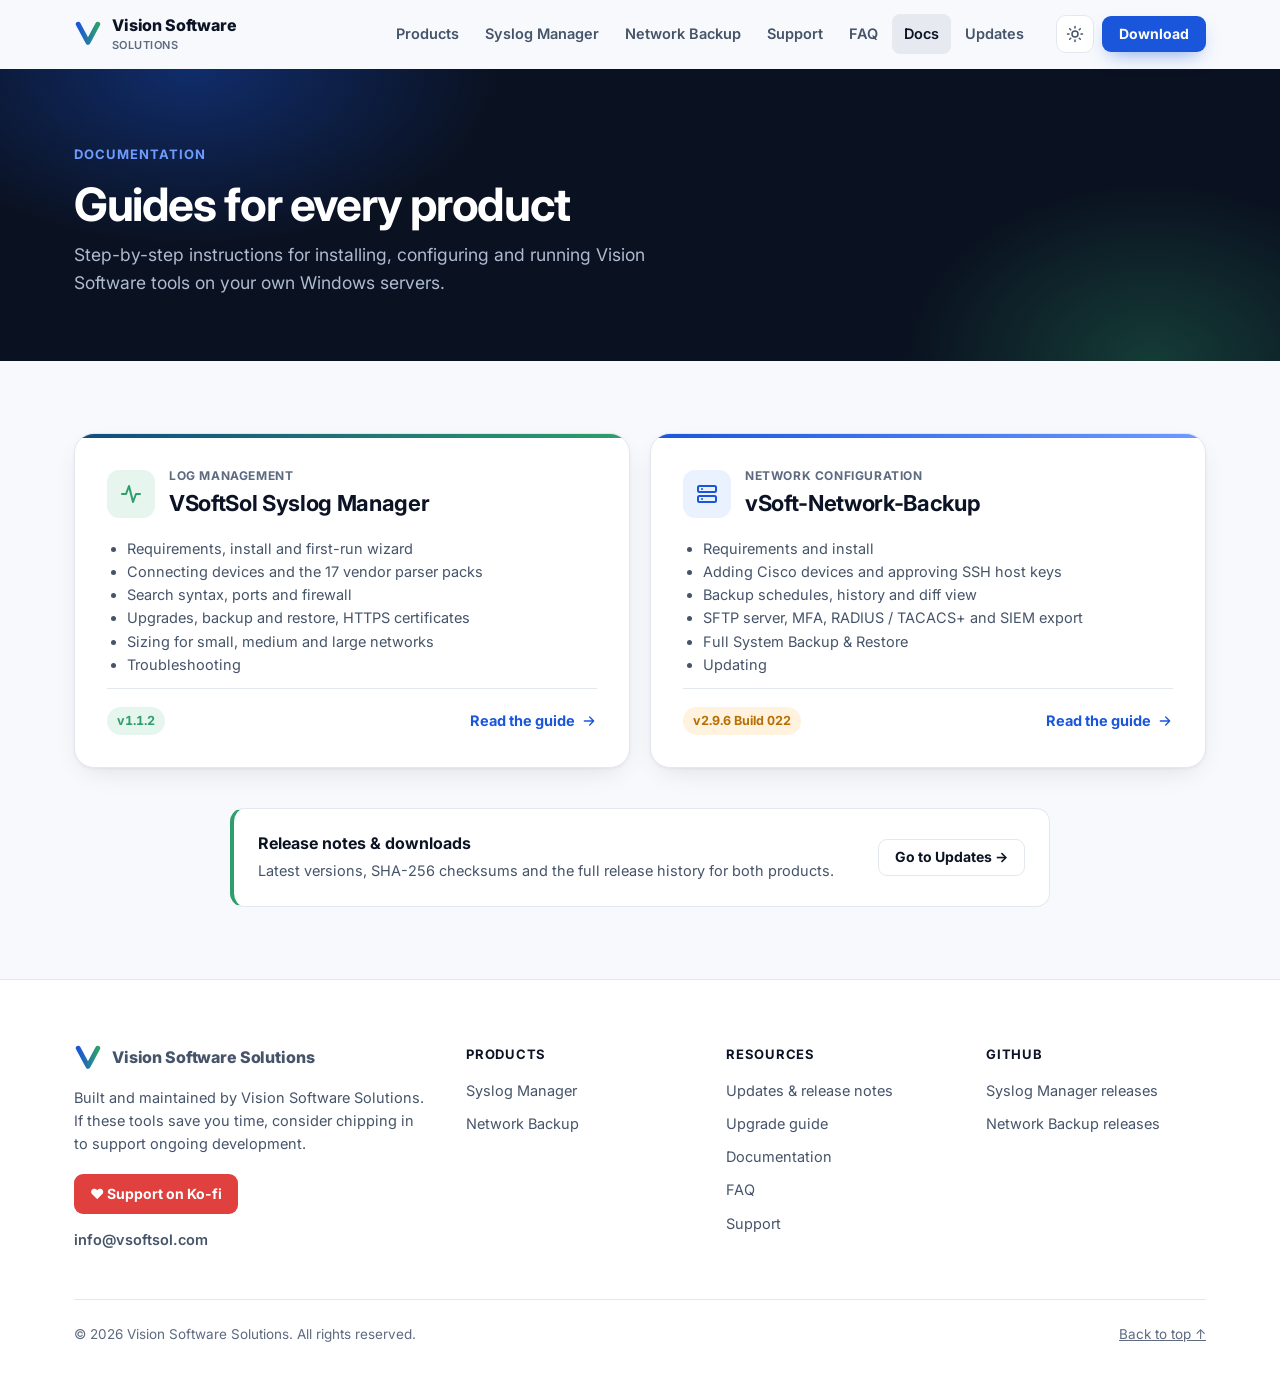
==== commit ec9b8363: "Syslog Manager v1.1.2 downloads + correct unsigned-installer claims (signed) (#6) * Syslog Manager v" ====
--- a/docs/index.html
+++ b/docs/index.html
@@ -81,7 +81,7 @@
             <li>Troubleshooting</li>
           </ul>
           <div class="pick-foot">
-            <span class="chip"><span data-rel="syslog.version">v1.1.1</span></span>
+            <span class="chip"><span data-rel="syslog.version">v1.1.2</span></span>
             <span class="go">Read the guide <svg class="i" viewBox="0 0 24 24"><path d="M5 12h14m-6-6 6 6-6 6"/></svg></span>
           </div>
         </a>
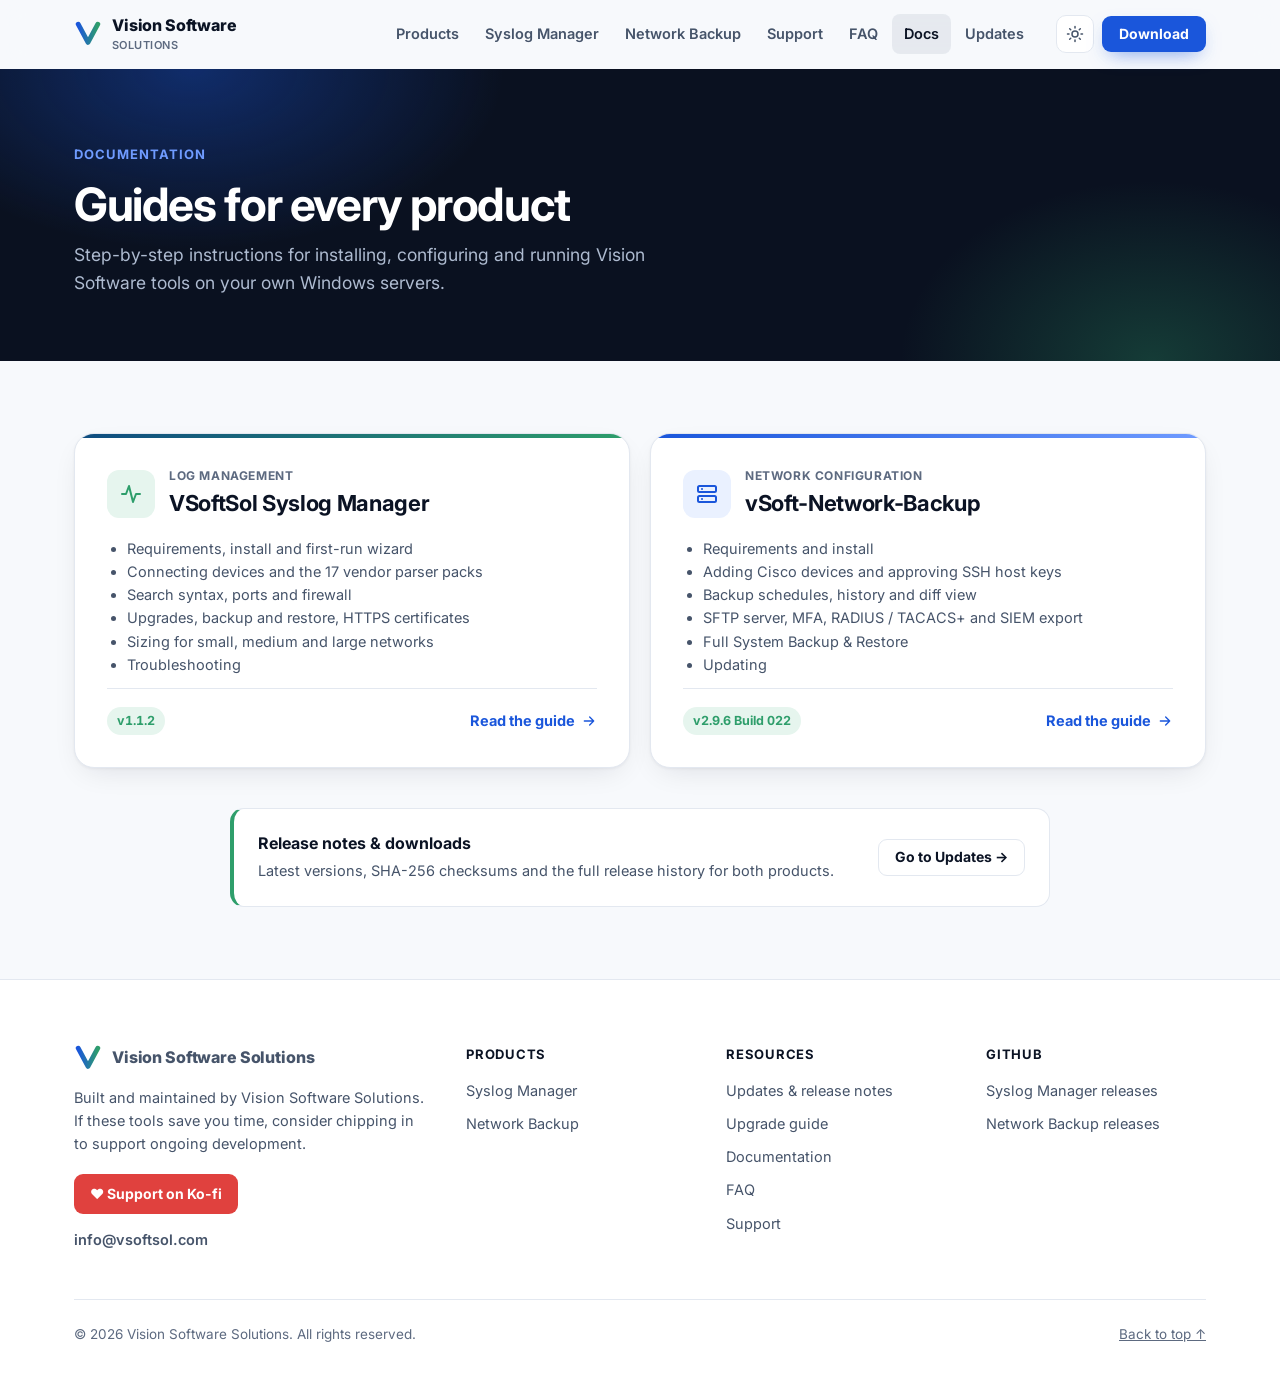
==== commit 426f2756: "Network Backup: offer the full installer only, drop Beta labels, state it is free Point the download" ====
--- a/docs/index.html
+++ b/docs/index.html
@@ -103,7 +103,7 @@
             <li>Updating</li>
           </ul>
           <div class="pick-foot">
-            <span class="chip beta"><span data-rel="backup.version">v2.9.6 Build 022</span></span>
+            <span class="chip"><span data-rel="backup.version">v2.9.6 Build 022</span></span>
             <span class="go">Read the guide <svg class="i" viewBox="0 0 24 24"><path d="M5 12h14m-6-6 6 6-6 6"/></svg></span>
           </div>
         </a>
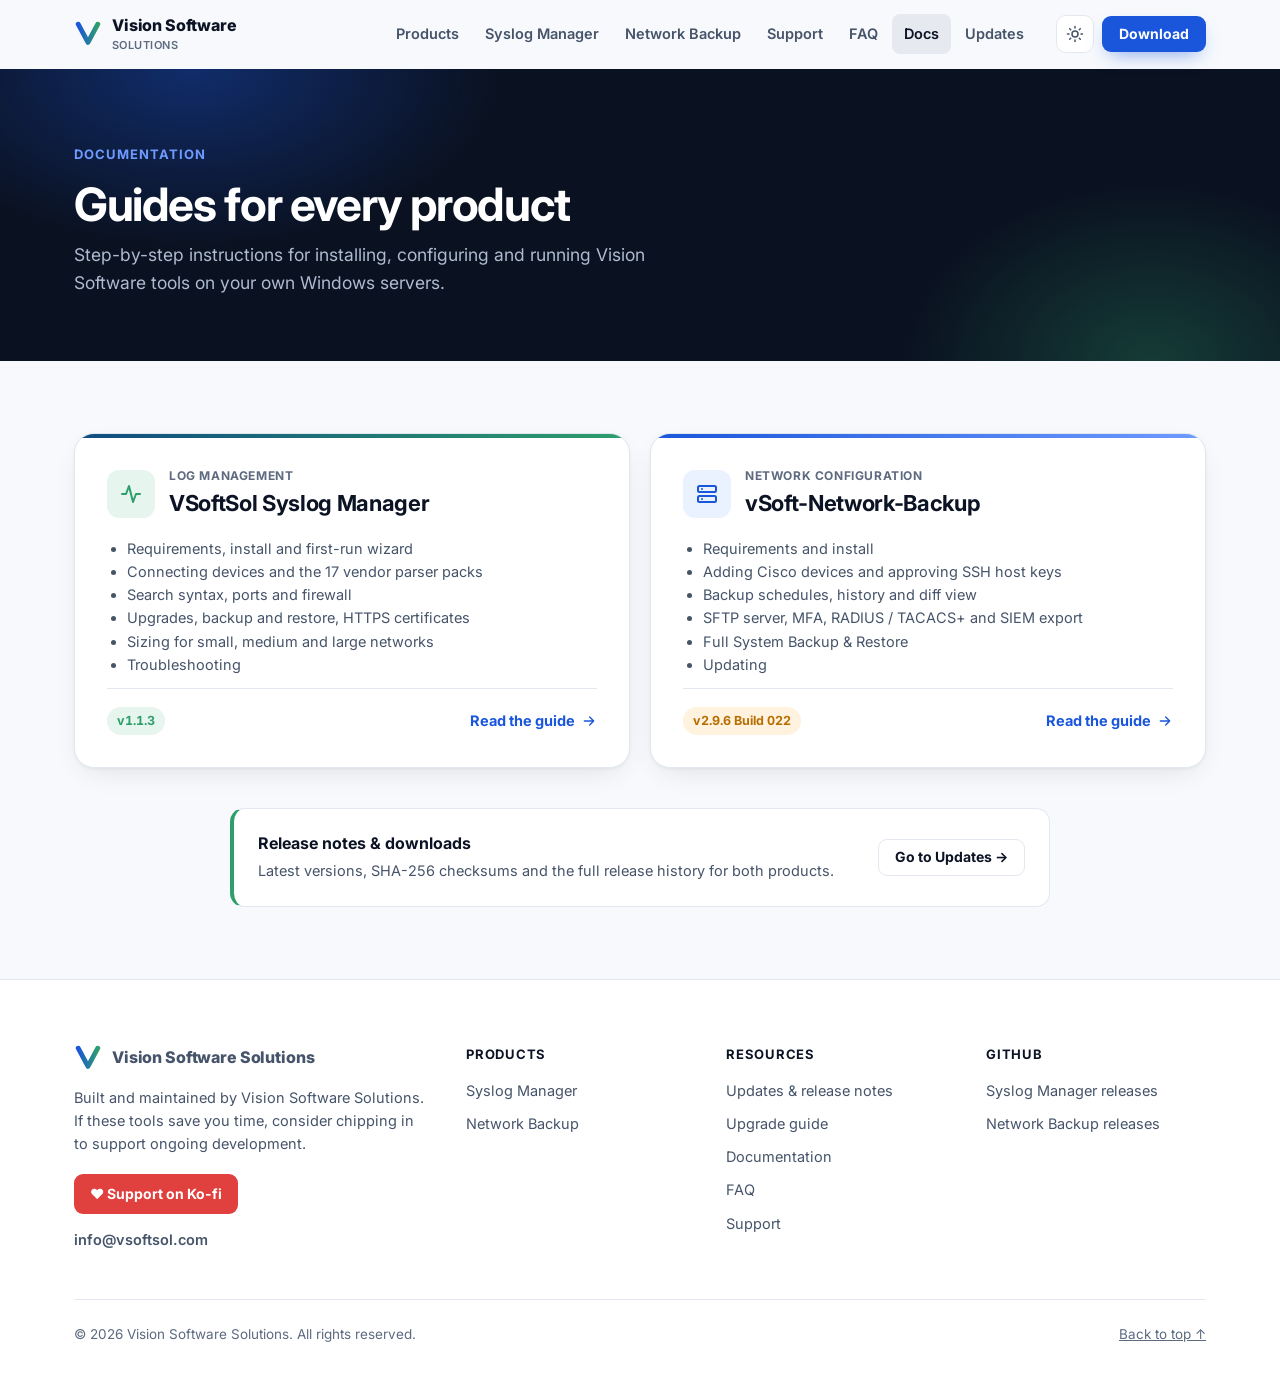
==== commit adb9ee6f: "Syslog Manager v1.1.3: update download names, hashes, notes and history Co-Authored-By: Claude Sonne" ====
--- a/docs/index.html
+++ b/docs/index.html
@@ -81,7 +81,7 @@
             <li>Troubleshooting</li>
           </ul>
           <div class="pick-foot">
-            <span class="chip"><span data-rel="syslog.version">v1.1.2</span></span>
+            <span class="chip"><span data-rel="syslog.version">v1.1.3</span></span>
             <span class="go">Read the guide <svg class="i" viewBox="0 0 24 24"><path d="M5 12h14m-6-6 6 6-6 6"/></svg></span>
           </div>
         </a>
@@ -103,7 +103,7 @@
             <li>Updating</li>
           </ul>
           <div class="pick-foot">
-            <span class="chip"><span data-rel="backup.version">v2.9.6 Build 022</span></span>
+            <span class="chip beta"><span data-rel="backup.version">v2.9.6 Build 022</span></span>
             <span class="go">Read the guide <svg class="i" viewBox="0 0 24 24"><path d="M5 12h14m-6-6 6 6-6 6"/></svg></span>
           </div>
         </a>
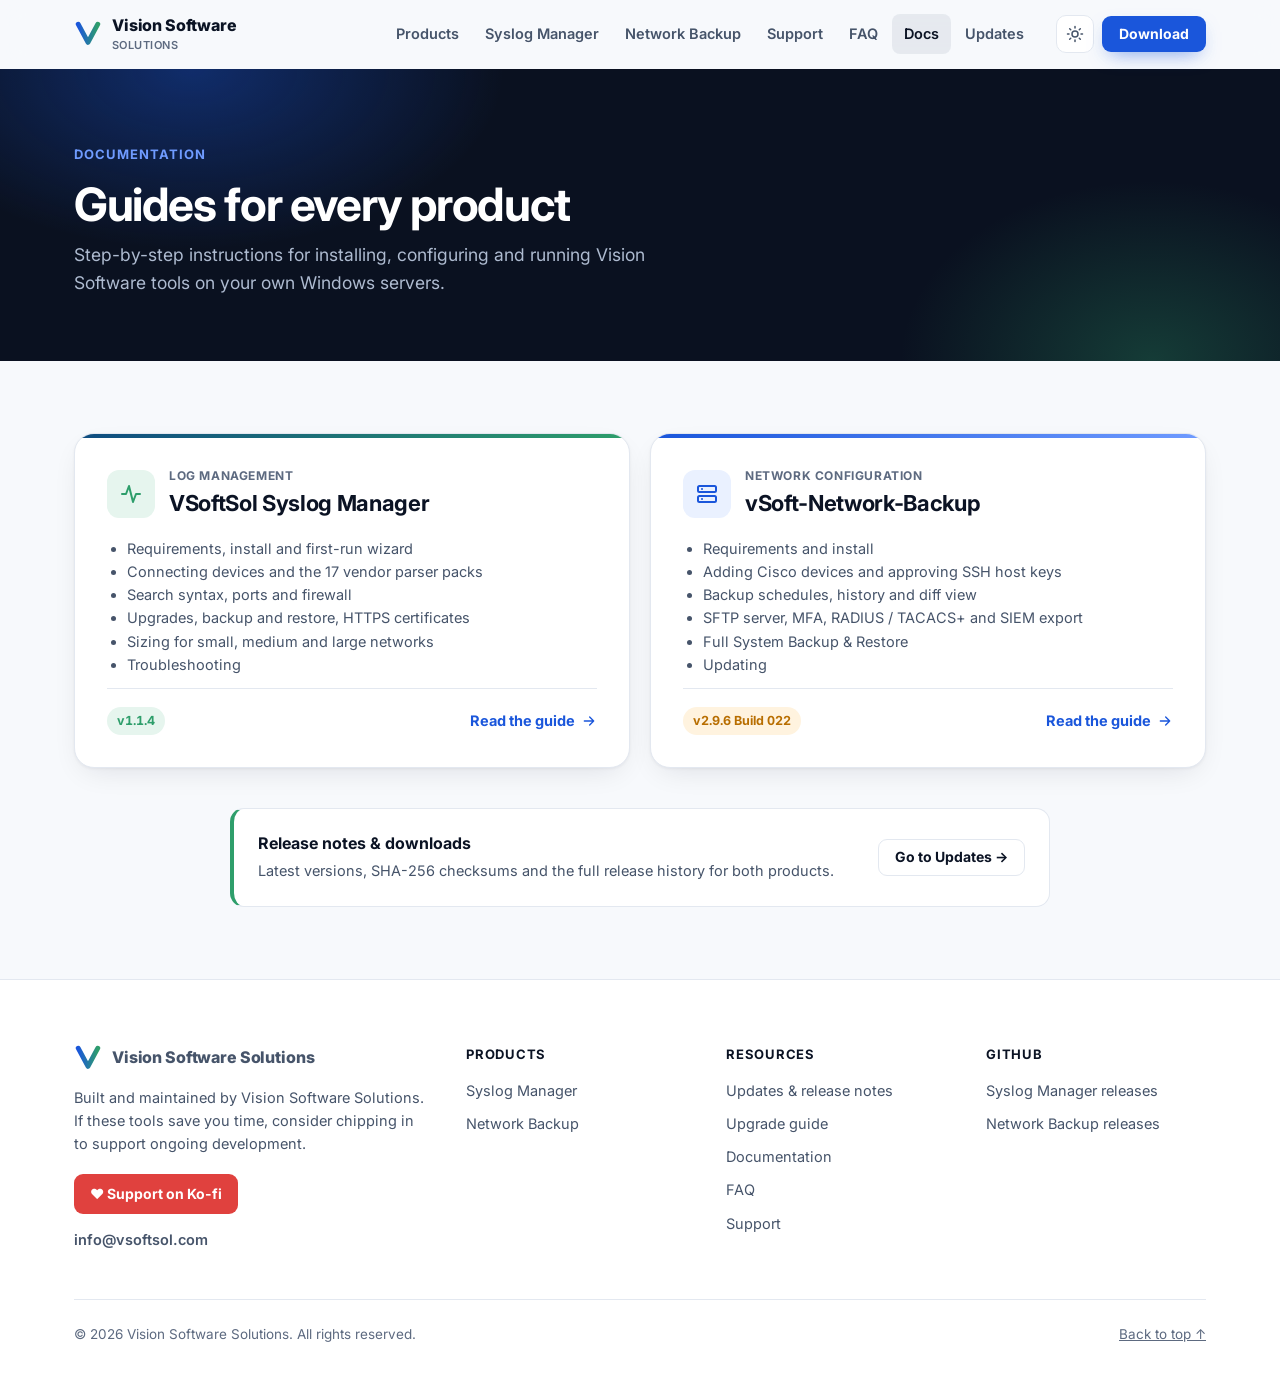
==== commit 42c121fa: "Syslog Manager v1.1.4: update download names, hashes, notes and history Co-Authored-By: Claude Sonne" ====
--- a/docs/index.html
+++ b/docs/index.html
@@ -81,7 +81,7 @@
             <li>Troubleshooting</li>
           </ul>
           <div class="pick-foot">
-            <span class="chip"><span data-rel="syslog.version">v1.1.3</span></span>
+            <span class="chip"><span data-rel="syslog.version">v1.1.4</span></span>
             <span class="go">Read the guide <svg class="i" viewBox="0 0 24 24"><path d="M5 12h14m-6-6 6 6-6 6"/></svg></span>
           </div>
         </a>
